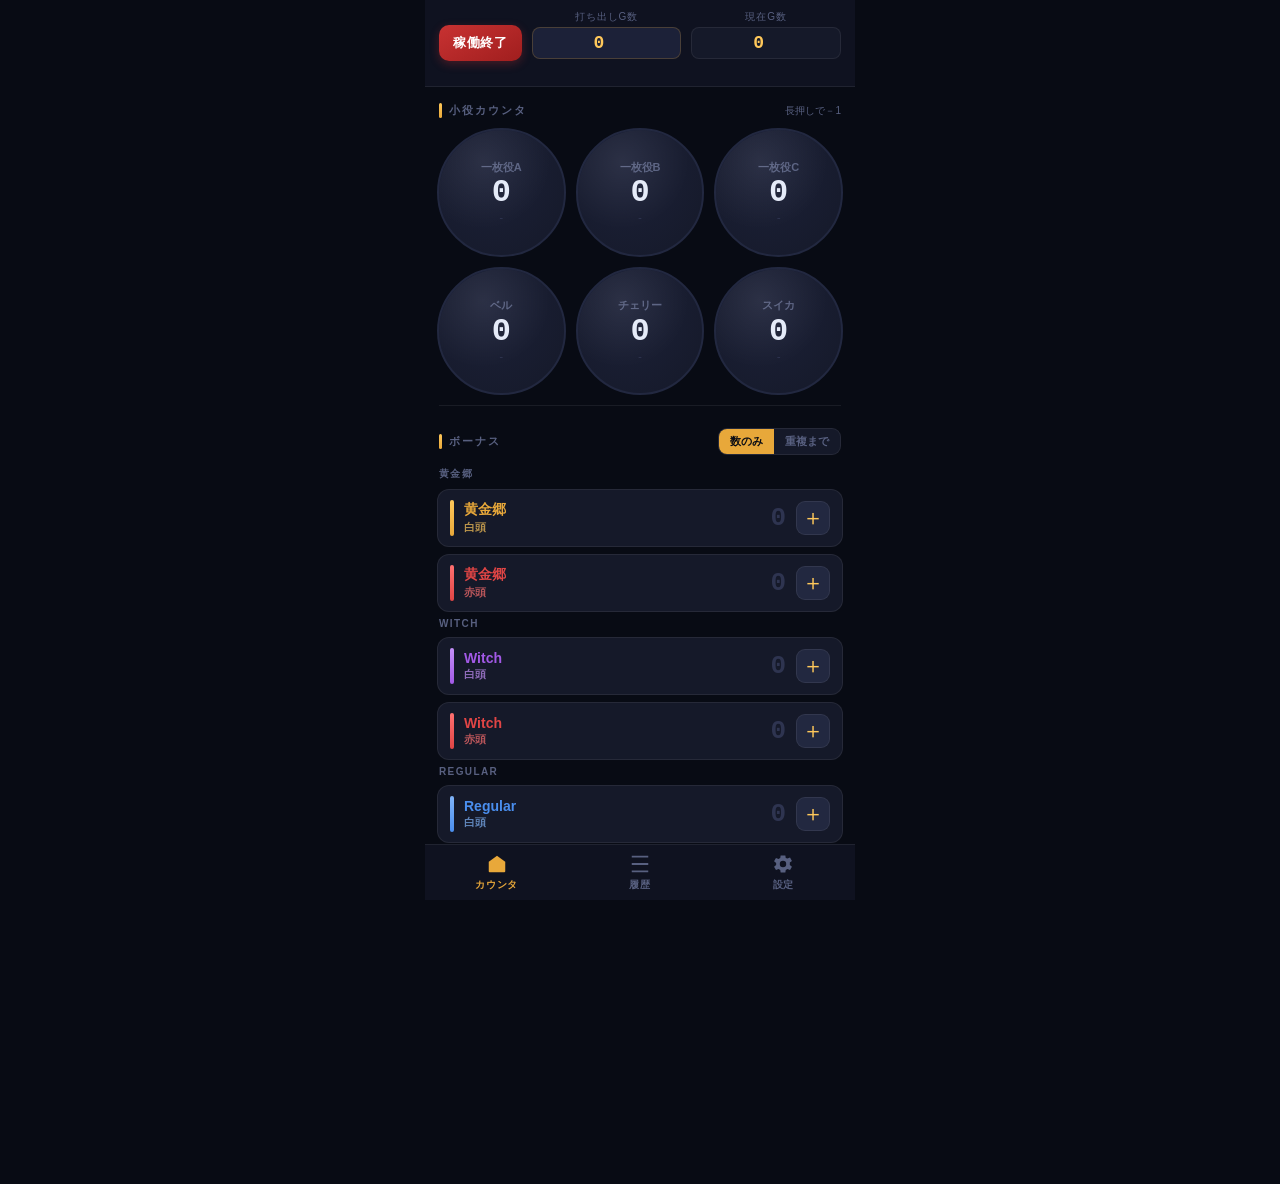
==== index.html @ e447d822 "Initial commit" ====
<!DOCTYPE html>
<html lang="ja">
<head>
  <meta charset="UTF-8">
  <meta name="viewport" content="width=device-width,initial-scale=1,maximum-scale=1,viewport-fit=cover">
  <meta name="theme-color" content="#0f1220">
  <meta name="description" content="パチスロ小役・ボーナスカウンタ。差枚・確率管理アプリ">
  <meta name="mobile-web-app-capable" content="yes">
  <meta name="apple-mobile-web-app-capable" content="yes">
  <meta name="apple-mobile-web-app-status-bar-style" content="black-translucent">
  <meta name="apple-mobile-web-app-title" content="小役カウンタ">
  <title>パチスロ 小役カウンタ</title>
  <link rel="manifest" href="manifest.json">
  <link rel="apple-touch-icon" href="icons/icon-192.png">
  <link rel="stylesheet" href="style.css">

  <!-- ━━━━━━━━━━━━━━━━━━━━━━━━━━━━━━━━━━━━━━━━━━
       Google AdSense
       ① https://www.google.com/adsense でアカウント取得
       ② 審査通過後、下記を自分のコードに差し替えてください
  ━━━━━━━━━━━━━━━━━━━━━━━━━━━━━━━━━━━━━━━━━━ -->
  <!--
  <script async src="https://pagead2.googlesyndication.com/pagead/js/adsbygoogle.js?client=ca-pub-XXXXXXXXXXXXXXXX" crossorigin="anonymous"></script>
  -->
</head>
<body>

<!-- ━━ MAIN PAGE ━━ -->
<div class="page on" id="pg-main">

  <!-- Header -->
  <div class="hdr">
    <button class="end-btn" onclick="showEnd()">稼働終了</button>
    <div class="g-col">
      <div class="g-lbl">打ち出しG数</div>
      <input class="g-input" id="g-dashi" type="number" inputmode="numeric" value="0" min="0" oninput="onG()">
      <div class="g-played" id="g-played-lbl">&nbsp;</div>
    </div>
    <div class="g-col">
      <div class="g-lbl">現在G数</div>
      <input class="g-input cur" id="gcur" type="number" inputmode="numeric" value="0" min="0" oninput="onG()">
      <div class="g-played" style="color:var(--muted);font-size:10px;">&nbsp;</div>
    </div>
  </div>

  <!-- 小役エリア -->
  <div class="sh">
    <span class="sh-title">小役カウンタ</span>
    <span style="font-size:10px;color:var(--muted)">長押しで－1</span>
  </div>
  <div class="rgrid" id="rgrid"></div>

  <hr class="divider">

  <!-- ボーナスエリア -->
  <div class="sh" style="padding-bottom:12px;">
    <span class="sh-title">ボーナス</span>
    <div class="seg">
      <button class="seg-btn on" id="bm-s" onclick="setMode('simple')">数のみ</button>
      <button class="seg-btn"    id="bm-d" onclick="setMode('detail')">重複まで</button>
    </div>
  </div>
  <div id="bonus-wrap"></div>

  <!-- サマリー -->
  <div class="msummary">
    <div><div class="ms-lbl">ボーナス合計</div><div class="ms-val"><span id="s-bon">0</span><span class="u">回</span></div></div>
    <div><div class="ms-lbl">ボーナス確率</div><div class="ms-val">1/<span id="s-bp">---</span></div></div>
    <div><div class="ms-lbl">小役合計</div><div class="ms-val"><span id="s-rol">0</span><span class="u">回</span></div></div>
    <div><div class="ms-lbl">実プレイG数</div><div class="ms-val"><span id="s-g">0</span><span class="u">G</span></div></div>
  </div>

  <!-- ━━ 広告バナー ━━
       AdSense審査通過後、下記コメントを外してください
  -->
  <div class="ad-banner">
    <!-- AdSense バナー広告 (320×50 または レスポンシブ) -->
    <!--
    <ins class="adsbygoogle"
      style="display:block"
      data-ad-client="ca-pub-XXXXXXXXXXXXXXXX"
      data-ad-slot="XXXXXXXXXX"
      data-ad-format="auto"
      data-full-width-responsive="true"></ins>
    <script>(adsbygoogle = window.adsbygoogle || []).push({});</script>
    -->
    <span class="ad-placeholder">広告エリア (AdSense)</span>
  </div>

</div><!-- /pg-main -->


<!-- ━━ HISTORY PAGE ━━ -->
<div class="page" id="pg-hist">
  <div class="ph">
    📊 履歴・統計
    <button class="past-add-btn" onclick="showPastForm()">＋ 過去データを追加</button>
  </div>
  <div id="hist-content">
    <div class="empty">まだデータがありません。<br>稼働終了して保存すると表示されます。</div>
  </div>
</div>


<!-- ━━ SETTINGS PAGE ━━ -->
<div class="page" id="pg-set">
  <div class="ph" style="display:block">⚙️ 設定</div>
  <div class="set-section">
    <div class="set-lbl">機種プリセット</div>
    <div class="set-val">黄金郷〜白頭の軌跡〜</div>
    <div class="set-note">機種追加は今後のアップデートで対応予定</div>
  </div>
  <div class="set-section">
    <div class="set-lbl">デフォルト千円貸出枚数</div>
    <input style="background:var(--s3);border:1.5px solid var(--br);border-radius:8px;color:var(--gold2);font-size:18px;font-weight:800;text-align:center;width:100px;padding:6px;font-family:'Courier New',monospace;outline:none;"
      type="number" id="default-rate" value="50" min="1">
  </div>
  <div class="set-section">
    <div class="set-lbl" style="margin-bottom:8px;">データ管理</div>
    <button onclick="exportData()"
      style="padding:9px 16px;background:rgba(232,168,58,.1);border:1.5px solid var(--br);border-radius:8px;color:var(--gold2);font-size:13px;font-weight:700;cursor:pointer;font-family:inherit;margin-right:8px;">
      📤 データをエクスポート
    </button>
  </div>
  <div class="set-section" style="margin-top:10px;">
    <div class="set-lbl">バージョン</div>
    <div class="set-val" style="font-size:13px;">v1.0.0</div>
  </div>
</div>


<!-- ━━ BOTTOM NAV ━━ -->
<nav class="bnav">
  <button class="nav-btn on" id="nav-main" onclick="goPage('main')">
    <svg viewBox="0 0 24 24"><path d="M3 9.5L12 3l9 6.5V20a1 1 0 01-1 1H4a1 1 0 01-1-1V9.5z"/></svg>
    カウンタ
  </button>
  <button class="nav-btn" id="nav-hist" onclick="goPage('hist')">
    <svg viewBox="0 0 24 24"><path d="M3 3h18v2H3V3zm0 8h18v2H3v-2zm0 8h18v2H3v-2z"/></svg>
    履歴
  </button>
  <button class="nav-btn" id="nav-set" onclick="goPage('set')">
    <svg viewBox="0 0 24 24"><path d="M12 15.5A3.5 3.5 0 018.5 12 3.5 3.5 0 0112 8.5a3.5 3.5 0 013.5 3.5 3.5 3.5 0 01-3.5 3.5m7.43-2.92c.04-.36.07-.72.07-1.08s-.03-.73-.07-1.08l2.33-1.82-2.1-3.63-2.74 1.1A8 8 0 0015 5.5l-.42-2.9H9.42L9 5.5a8 8 0 00-1.92.97L4.34 5.37 2.24 9l2.33 1.82c-.04.35-.07.71-.07 1.08s.03.73.07 1.08L2.24 15l2.1 3.62 2.74-1.1c.6.38 1.24.68 1.92.98l.42 2.9h5.16l.42-2.9c.68-.3 1.32-.6 1.92-.98l2.74 1.1L21.76 15l-2.33-1.82z"/></svg>
    設定
  </button>
</nav>


<!-- ━━ 稼働終了オーバーレイ ━━ -->
<div class="ov" id="ov-end">
  <div class="obox">
    <div class="otitle">稼働終了・記録</div>
    <div class="osub" id="ov-summary"></div>

    <div class="sm-block">
      <div class="sm-block-title">差枚 計算</div>
      <div class="sm-inputs">
        <div class="sm-field">
          <div class="sm-field-lbl">投資枚数</div>
          <input class="sm-inp" id="sm-toshi-mai" type="number" inputmode="numeric" value="0" min="0" oninput="calcSM()">
        </div>
        <div class="sm-field">
          <div class="sm-field-lbl">回収枚数</div>
          <input class="sm-inp" id="sm-kaishu" type="number" inputmode="numeric" value="0" min="0" oninput="calcSM()">
        </div>
        <div class="sm-field">
          <div class="sm-field-lbl">投資千円札枚数</div>
          <input class="sm-inp" id="sm-bills" type="number" inputmode="numeric" value="0" min="0" oninput="calcSM()">
        </div>
        <div class="sm-field">
          <div class="sm-field-lbl">千円の貸出枚数</div>
          <input class="sm-inp" id="sm-rate" type="number" inputmode="numeric" value="50" min="1" oninput="calcSM()">
        </div>
      </div>

      <div class="sm-formula">
        <div class="sm-formula-row">
          <span class="sm-f-lbl">回収枚数</span>
          <span class="sm-f-val" id="smf-kaishu">0</span>
        </div>
        <div class="sm-formula-row">
          <span class="sm-f-lbl">千円投資（<span id="smf-bills-eq">0×50</span>）</span>
          <span class="sm-f-val" id="smf-bills-total">− 0</span>
        </div>
        <div class="sm-formula-row">
          <span class="sm-f-lbl">追加投資枚数</span>
          <span class="sm-f-val" id="smf-toshi">− 0</span>
        </div>
        <div class="sm-formula-div"></div>
        <div class="sm-formula-row">
          <span class="sm-f-lbl" style="font-weight:800;color:var(--text);">総投資</span>
          <span class="sm-f-val" style="color:var(--gold);" id="smf-total-inv">0 枚</span>
        </div>
      </div>

      <div class="sm-result" id="sm-result-box">
        <span class="sm-r-lbl">差枚</span>
        <span class="sm-r-val" id="sm-result-val">0</span>
      </div>
    </div>

    <div class="obtns">
      <button class="obtn cancel" onclick="hideOv('ov-end')">キャンセル</button>
      <button class="obtn save" onclick="saveEnd()">保存して終了</button>
    </div>
  </div>
</div>


<!-- ━━ 過去データ登録オーバーレイ ━━ -->
<div class="ov" id="ov-past">
  <div class="obox">
    <div class="otitle">過去データを登録</div>
    <div class="ef-sec">
      <div class="ef-ttl">基本情報</div>
      <div class="ef-grid">
        <div class="ef-row" style="grid-column:span 2">
          <div class="ef-lbl">日付</div>
          <input class="ef-inp date-inp" id="pt-date" type="date">
        </div>
        <div class="ef-row">
          <div class="ef-lbl">実プレイG数</div>
          <input class="ef-inp" id="pt-g" type="number" inputmode="numeric" value="0" min="0">
        </div>
        <div class="ef-row">
          <div class="ef-lbl">差枚（直接入力）</div>
          <input class="ef-inp" id="pt-sm" type="number" inputmode="numeric" value="0" oninput="ptSMColor()">
        </div>
      </div>
    </div>
    <div class="ef-sec">
      <div class="ef-ttl">小役</div>
      <div class="be-grid" id="pt-roles-grid"></div>
    </div>
    <div class="ef-sec">
      <div class="ef-ttl">ボーナス</div>
      <div id="pt-bonus-wrap"></div>
    </div>
    <div class="obtns">
      <button class="obtn cancel" onclick="hideOv('ov-past')">キャンセル</button>
      <button class="obtn save" onclick="savePast()">登録する</button>
    </div>
  </div>
</div>


<!-- ━━ TOAST ━━ -->
<div class="toast" id="toast"></div>

<script src="app.js"></script>

<!-- エクスポート機能 -->
<script>
function exportData() {
  if (!sessions.length) { showToast('データがありません'); return; }
  const json = JSON.stringify(sessions, null, 2);
  const blob = new Blob([json], { type: 'application/json' });
  const url  = URL.createObjectURL(blob);
  const a    = document.createElement('a');
  a.href = url;
  a.download = `slot-counter-${new Date().toISOString().slice(0,10)}.json`;
  a.click();
  URL.revokeObjectURL(url);
}
</script>

</body>
</html>
---- style.css ----
/* ━━━━━━━━━━━━━━━━━━━━━━━━━━━━━━
   slot-counter-pwa / style.css
━━━━━━━━━━━━━━━━━━━━━━━━━━━━━━ */
*{box-sizing:border-box;margin:0;padding:0;-webkit-tap-highlight-color:transparent;}
:root{
  --bg:#080b14;--s1:#0f1220;--s2:#151929;--s3:#1c2138;--s4:#222840;
  --gold:#e8a83a;--gold2:#ffc85a;
  --red:#e04545;--redf:rgba(224,69,69,.15);
  --green:#3ab87a;--greenf:rgba(58,184,122,.12);
  --text:#e4eaf8;--muted:#586080;--dim:#2e3450;
  --br:rgba(232,168,58,.22);--br2:rgba(255,255,255,.07);
  --r:12px;
  --safe-bottom: env(safe-area-inset-bottom, 0px);
}
html,body{
  height:100%;background:var(--bg);color:var(--text);
  font-family:-apple-system,'Hiragino Sans','Yu Gothic UI','Noto Sans JP',sans-serif;
  font-size:14px;overflow-x:hidden;
}
body{max-width:430px;margin:0 auto;padding-bottom:calc(64px + var(--safe-bottom));}

/* ━━ HEADER ━━ */
.hdr{
  position:sticky;top:0;z-index:40;
  background:var(--s1);border-bottom:1px solid var(--br2);
  padding:10px 14px;
  display:grid;grid-template-columns:auto 1fr 1fr;align-items:end;gap:10px;
}
.end-btn{
  padding:9px 14px;background:linear-gradient(150deg,#c83232,#a01e1e);
  border:none;border-radius:10px;color:#fff;font-size:13px;font-weight:800;
  letter-spacing:.05em;cursor:pointer;font-family:inherit;
  box-shadow:0 3px 10px rgba(200,50,50,.3);white-space:nowrap;align-self:center;
  transition:transform .1s;
}
.end-btn:active{transform:scale(.94);}
.g-col{display:flex;flex-direction:column;align-items:center;gap:3px;}
.g-lbl{font-size:10px;color:var(--muted);letter-spacing:.1em;}
.g-input{
  background:var(--s3);border:1.5px solid var(--br);border-radius:8px;
  color:var(--gold2);font-size:18px;font-weight:800;text-align:center;
  width:100%;padding:5px 8px;font-family:'Courier New',monospace;outline:none;
  transition:border-color .15s;
}
.g-input:focus{border-color:var(--gold);}
.g-input.cur{background:var(--s2);border-color:var(--br2);}
.g-played{font-size:10px;color:var(--gold);font-family:'Courier New',monospace;font-weight:700;min-height:14px;}

/* ━━ SECTION HEADER ━━ */
.sh{display:flex;align-items:center;justify-content:space-between;padding:16px 14px 10px;}
.sh-title{
  font-size:11px;font-weight:800;letter-spacing:.18em;color:var(--muted);
  text-transform:uppercase;display:flex;align-items:center;gap:7px;
}
.sh-title::before{
  content:'';display:block;width:3px;height:15px;
  background:linear-gradient(180deg,var(--gold2),var(--gold));border-radius:2px;
}

/* ━━ ROLE CIRCLES ━━ */
.rgrid{display:grid;grid-template-columns:repeat(3,1fr);gap:10px;padding:0 12px 4px;}
.rc{
  aspect-ratio:1;border-radius:50%;
  display:flex;flex-direction:column;align-items:center;justify-content:center;
  cursor:pointer;user-select:none;position:relative;overflow:hidden;
  border:2.5px solid var(--s4);
  background:radial-gradient(ellipse at 40% 30%,var(--s3),var(--s2));
  transition:border-color .15s,transform .09s,box-shadow .15s;
}
.rc.hit{border-color:var(--gold);box-shadow:0 0 18px rgba(232,168,58,.2);}
.rc:active{transform:scale(.88);}
.rc-name{font-size:11px;font-weight:700;color:var(--muted);margin-bottom:3px;text-align:center;line-height:1.2;padding:0 6px;}
.rc-num{font-size:32px;font-weight:800;color:var(--text);line-height:1;font-family:'Courier New',monospace;}
.rc.hit .rc-num{color:var(--gold2);}
.rc-prob{font-size:10px;color:var(--dim);margin-top:4px;font-family:'Courier New',monospace;}
.rc.hit .rc-prob{color:var(--gold);}
.rc::after{
  content:'';position:absolute;inset:0;border-radius:50%;
  background:radial-gradient(circle at 35% 25%,rgba(255,255,255,.07),transparent 55%);
  pointer-events:none;
}
.rc-rst{
  position:absolute;top:6px;right:6px;width:18px;height:18px;border-radius:50%;
  background:rgba(255,255,255,.1);border:none;color:var(--muted);font-size:10px;
  cursor:pointer;display:flex;align-items:center;justify-content:center;
  opacity:0;transition:opacity .15s;pointer-events:none;
}
.rc.hit .rc-rst{opacity:1;pointer-events:all;}
@keyframes rpl{from{transform:scale(0);opacity:.6}to{transform:scale(2.8);opacity:0}}
.rpl{
  position:absolute;width:50px;height:50px;border-radius:50%;
  background:rgba(232,168,58,.4);animation:rpl .42s ease-out forwards;pointer-events:none;
}

/* ━━ DIVIDER ━━ */
.divider{margin:6px 14px;border:none;border-top:1px solid var(--br2);}

/* ━━ SEGMENT ━━ */
.seg{display:flex;background:var(--s2);border:1.5px solid var(--br2);border-radius:9px;overflow:hidden;}
.seg-btn{
  padding:5px 11px;border:none;background:transparent;color:var(--muted);
  font-size:11px;font-weight:700;cursor:pointer;font-family:inherit;transition:all .15s;
}
.seg-btn.on{background:var(--gold);color:#0a0c14;}

/* ━━ BONUS ━━ */
.bgroup{padding:0 12px;margin-bottom:6px;}
.bgroup-title{font-size:10px;font-weight:800;letter-spacing:.14em;color:var(--muted);text-transform:uppercase;margin-bottom:8px;padding-left:2px;}
.bcards{display:flex;flex-direction:column;gap:7px;}
.bcard{background:var(--s2);border:1.5px solid var(--br2);border-radius:var(--r);overflow:hidden;transition:border-color .15s;}
.bcard.hit{border-color:rgba(232,168,58,.35);}
.brow-s{display:flex;align-items:center;padding:10px 12px;gap:10px;}
.bstripe{width:4px;flex-shrink:0;border-radius:2px;align-self:stretch;min-height:36px;}
.binfo{flex:1;}.bname{font-size:14px;font-weight:800;}.bsub-l{font-size:11px;font-weight:600;opacity:.7;margin-top:1px;}
.bnum{font-size:26px;font-weight:800;font-family:'Courier New',monospace;min-width:38px;text-align:right;line-height:1;}
.badd{
  width:34px;height:34px;border-radius:9px;background:var(--s4);border:1.5px solid var(--br2);
  display:flex;align-items:center;justify-content:center;font-size:22px;color:var(--gold2);
  cursor:pointer;flex-shrink:0;transition:all .1s;user-select:none;
}
.badd:active{background:var(--gold);color:#0a0c14;}
.brow-d{padding:10px 12px;}.brow-dh{display:flex;align-items:center;gap:10px;margin-bottom:9px;}
.dgrid{display:grid;grid-template-columns:1fr 1fr;gap:4px;}
.dbtn{
  display:flex;justify-content:space-between;align-items:center;
  padding:9px 10px;background:var(--s1);border:1.5px solid var(--br2);
  border-radius:8px;cursor:pointer;user-select:none;transition:all .1s;
}
.dbtn:active,.dbtn.hit{border-color:rgba(232,168,58,.4);background:var(--s3);}
.dn{font-size:11px;color:var(--muted);}.dc{font-size:15px;font-weight:800;font-family:'Courier New',monospace;color:var(--gold2);}

/* ━━ MAIN SUMMARY ━━ */
.msummary{
  margin:14px 12px;
  background:linear-gradient(135deg,var(--s2),var(--s3));
  border:1.5px solid var(--br);border-radius:var(--r);
  padding:12px 14px;display:grid;grid-template-columns:1fr 1fr;gap:10px;
}
.ms-lbl{font-size:10px;color:var(--muted);letter-spacing:.09em;margin-bottom:3px;}
.ms-val{font-size:18px;font-weight:800;font-family:'Courier New',monospace;color:var(--gold2);}
.ms-val .u{font-size:11px;color:var(--muted);margin-left:2px;}

/* ━━ AD BANNER ━━ */
.ad-banner{
  margin:0 12px 14px;background:var(--s2);border:1.5px dashed var(--dim);
  border-radius:10px;min-height:60px;display:flex;align-items:center;justify-content:center;
  overflow:hidden;
}
.ad-placeholder{font-size:11px;color:var(--dim);letter-spacing:.1em;}

/* ━━ BOTTOM NAV ━━ */
.bnav{
  position:fixed;bottom:0;left:50%;transform:translateX(-50%);
  width:100%;max-width:430px;
  background:var(--s1);border-top:1px solid var(--br2);
  display:grid;grid-template-columns:repeat(3,1fr);
  height:calc(56px + var(--safe-bottom));
  padding-bottom:var(--safe-bottom);
  z-index:40;
}
.nav-btn{
  display:flex;flex-direction:column;align-items:center;justify-content:center;
  gap:3px;border:none;background:transparent;color:var(--muted);
  font-size:10px;font-weight:700;letter-spacing:.06em;cursor:pointer;
  font-family:inherit;transition:color .15s;
}
.nav-btn.on{color:var(--gold);}
.nav-btn svg{width:22px;height:22px;fill:currentColor;}

/* ━━ OVERLAYS ━━ */
.ov{
  position:fixed;inset:0;background:rgba(5,7,14,.92);
  display:flex;align-items:center;justify-content:center;
  opacity:0;pointer-events:none;transition:opacity .22s;z-index:100;padding:16px;
}
.ov.show{opacity:1;pointer-events:all;}
.obox{
  background:var(--s2);border:1.5px solid var(--br);border-radius:18px;
  padding:22px 20px;width:100%;max-width:390px;max-height:88vh;overflow-y:auto;
}
.otitle{font-size:17px;font-weight:800;margin-bottom:4px;color:var(--gold2);}
.osub{font-size:12px;color:var(--muted);margin-bottom:14px;white-space:pre-wrap;line-height:1.8;}
.obtns{display:flex;gap:8px;margin-top:16px;}
.obtn{flex:1;padding:11px;border-radius:9px;font-size:13px;font-weight:800;cursor:pointer;border:none;font-family:inherit;}
.obtn.save{background:var(--gold);color:#0a0c14;}
.obtn.cancel{background:var(--s4);color:var(--text);border:1.5px solid var(--br2);}
.obtn:active{opacity:.8;}

/* ━━ 差枚ブロック ━━ */
.sm-block{background:var(--s3);border:1.5px solid var(--br2);border-radius:14px;padding:16px;margin-bottom:6px;}
.sm-block-title{font-size:11px;color:var(--gold);font-weight:800;letter-spacing:.14em;margin-bottom:14px;display:flex;align-items:center;gap:6px;}
.sm-block-title::before{content:'';display:block;width:3px;height:13px;background:var(--gold);border-radius:2px;}
.sm-inputs{display:grid;grid-template-columns:1fr 1fr;gap:10px;margin-bottom:14px;}
.sm-field{display:flex;flex-direction:column;gap:5px;}
.sm-field-lbl{font-size:10px;color:var(--muted);letter-spacing:.06em;line-height:1.3;}
.sm-inp{
  background:var(--s2);border:1.5px solid var(--br2);border-radius:9px;
  color:var(--gold2);font-size:20px;font-weight:800;text-align:center;
  padding:9px 6px;font-family:'Courier New',monospace;outline:none;width:100%;
  transition:border-color .15s;
}
.sm-inp:focus{border-color:var(--gold);}
.sm-formula{background:var(--s1);border:1.5px solid var(--br2);border-radius:10px;padding:11px 14px;margin-bottom:12px;}
.sm-formula-row{display:flex;align-items:center;justify-content:space-between;margin-bottom:4px;}
.sm-formula-row:last-child{margin-bottom:0;}
.sm-f-lbl{font-size:11px;color:var(--muted);}
.sm-f-val{font-size:13px;font-weight:800;font-family:'Courier New',monospace;color:var(--text);}
.sm-formula-div{border-top:1px solid var(--br2);margin:8px 0;}
.sm-result{
  display:flex;align-items:center;justify-content:space-between;
  padding:12px 16px;border-radius:10px;background:var(--s1);
  border:1.5px solid var(--br2);transition:border-color .2s,background .2s;
}
.sm-result.plus{background:var(--greenf);border-color:rgba(58,184,122,.35);}
.sm-result.minus{background:var(--redf);border-color:rgba(224,69,69,.3);}
.sm-r-lbl{font-size:12px;color:var(--muted);font-weight:700;}
.sm-r-val{font-size:28px;font-weight:800;font-family:'Courier New',monospace;color:var(--muted);}
.sm-r-val.plus{color:var(--green);}
.sm-r-val.minus{color:var(--red);}

/* ━━ PAGES ━━ */
.page{display:none;animation:fadeIn .18s ease;}.page.on{display:block;}
@keyframes fadeIn{from{opacity:0;transform:translateY(4px)}to{opacity:1;transform:none}}
.ph{padding:18px 14px 10px;font-size:18px;font-weight:800;color:var(--gold2);display:flex;align-items:center;justify-content:space-between;}
.past-add-btn{
  padding:7px 12px;background:rgba(232,168,58,.1);border:1.5px solid var(--br);
  border-radius:9px;color:var(--gold2);font-size:12px;font-weight:800;cursor:pointer;font-family:inherit;
}
.past-add-btn:active{opacity:.8;}
.empty{padding:40px 20px;text-align:center;color:var(--muted);font-size:13px;line-height:1.8;}

/* ━━ TOTAL CARD ━━ */
.tot-card{
  margin:0 12px 10px;
  background:linear-gradient(135deg,rgba(232,168,58,.1),rgba(232,168,58,.03));
  border:1.5px solid var(--br);border-radius:var(--r);padding:14px;
}
.tot-ttl{font-size:10px;color:var(--gold);font-weight:800;letter-spacing:.14em;margin-bottom:12px;}
.tot-main{display:grid;grid-template-columns:repeat(2,1fr);gap:8px;margin-bottom:12px;}
.tot-item .tl{font-size:10px;color:var(--muted);margin-bottom:2px;}
.tot-item .tv{font-size:16px;font-weight:800;font-family:'Courier New',monospace;color:var(--gold2);}
.tv.plus{color:var(--green)!important;}.tv.minus{color:var(--red)!important;}
.tot-bon-grid{display:grid;grid-template-columns:repeat(3,1fr);gap:6px;padding-top:10px;border-top:1px solid var(--br2);}
.tbi .tbl{font-size:9px;color:var(--muted);}.tbi .tbv{font-size:14px;font-weight:800;font-family:'Courier New',monospace;}

/* ━━ SESSION CARDS ━━ */
.sess-list{padding:0 12px;display:flex;flex-direction:column;gap:8px;margin-bottom:14px;}
.sess-card{background:var(--s2);border:1.5px solid var(--br2);border-radius:var(--r);overflow:hidden;}
.sess-head{display:flex;align-items:center;padding:11px 12px;cursor:pointer;user-select:none;gap:10px;}
.sess-meta{flex:1;}.sess-date{font-size:10px;color:var(--muted);}.sess-no{font-size:13px;font-weight:800;}
.sess-past-tag{font-size:9px;padding:2px 6px;background:rgba(90,120,200,.2);border-radius:4px;color:#8ab0f0;margin-left:6px;vertical-align:middle;}
.sess-stats{display:flex;gap:10px;align-items:center;flex-wrap:wrap;}
.ss-item .sl{font-size:9px;color:var(--muted);}.ss-item .sv{font-size:14px;font-weight:800;font-family:'Courier New',monospace;color:var(--gold2);}
.sv.plus{color:var(--green)!important;}.sv.minus{color:var(--red)!important;}
.sess-chev{font-size:18px;color:var(--dim);transition:transform .2s;flex-shrink:0;}
.sess-card.open .sess-chev{transform:rotate(90deg);}
.sess-body{display:none;border-top:1px solid var(--br2);padding:12px 14px;background:var(--s1);}
.sess-card.open .sess-body{display:block;}

/* ━━ EDIT FORM ━━ */
.ef-sec{margin-bottom:12px;}
.ef-ttl{font-size:10px;color:var(--muted);letter-spacing:.12em;font-weight:800;margin-bottom:7px;text-transform:uppercase;}
.ef-grid{display:grid;grid-template-columns:1fr 1fr;gap:6px;}
.ef-row{display:flex;flex-direction:column;gap:3px;}
.ef-lbl{font-size:11px;color:var(--muted);}
.ef-inp{
  background:var(--s2);border:1.5px solid var(--br2);border-radius:8px;
  color:var(--gold2);font-size:15px;font-weight:800;text-align:center;
  padding:7px 8px;font-family:'Courier New',monospace;outline:none;width:100%;
}
.ef-inp:focus{border-color:var(--gold);}
.ef-inp.ro{color:var(--gold);border-color:var(--br);background:var(--s3);}
.ef-inp.date-inp{font-size:13px;color:var(--text);}
.ef-inp.plus-v{color:var(--green)!important;}.ef-inp.minus-v{color:var(--red)!important;}
.be-grid{display:grid;grid-template-columns:1fr 1fr;gap:5px;}
.be-row{display:flex;align-items:center;justify-content:space-between;padding:7px 10px;background:var(--s2);border:1.5px solid var(--br2);border-radius:8px;}
.be-lbl{font-size:11px;color:var(--muted);}
.be-inp{background:transparent;border:none;color:var(--gold2);font-size:14px;font-weight:800;text-align:right;width:52px;font-family:'Courier New',monospace;outline:none;}
.sub-grid{display:grid;grid-template-columns:1fr 1fr;gap:4px;margin-bottom:4px;}
.sub-row{display:flex;align-items:center;justify-content:space-between;padding:6px 9px;background:var(--s2);border:1.5px solid var(--br2);border-radius:7px;}
.sub-lbl{font-size:11px;color:var(--muted);}
.sub-inp{background:transparent;border:none;color:var(--gold2);font-size:13px;font-weight:800;text-align:right;width:40px;font-family:'Courier New',monospace;outline:none;}
.ef-btns{display:flex;gap:6px;margin-top:10px;}
.ef-save{flex:1;padding:10px;background:var(--gold);color:#0a0c14;border:none;border-radius:9px;font-size:13px;font-weight:800;cursor:pointer;font-family:inherit;}
.ef-del{padding:10px 14px;background:var(--redf);color:var(--red);border:1.5px solid rgba(224,69,69,.3);border-radius:9px;font-size:13px;font-weight:800;cursor:pointer;font-family:inherit;}

/* ━━ TOAST ━━ */
.toast{
  position:fixed;bottom:calc(70px + var(--safe-bottom));left:50%;
  transform:translateX(-50%) translateY(20px);
  background:var(--s3);border:1px solid var(--br);border-radius:10px;
  padding:9px 18px;font-size:12px;color:var(--text);font-weight:700;
  opacity:0;transition:opacity .2s,transform .2s;pointer-events:none;
  white-space:nowrap;z-index:200;
}
.toast.show{opacity:1;transform:translateX(-50%) translateY(0);}

/* ━━ SETTINGS ━━ */
.set-section{margin:0 12px 10px;background:var(--s2);border:1.5px solid var(--br2);border-radius:var(--r);padding:14px 16px;}
.set-lbl{font-size:11px;color:var(--muted);margin-bottom:8px;letter-spacing:.08em;}
.set-val{font-size:13px;color:var(--gold2);font-weight:800;}
.set-note{font-size:11px;color:var(--dim);margin-top:4px;}
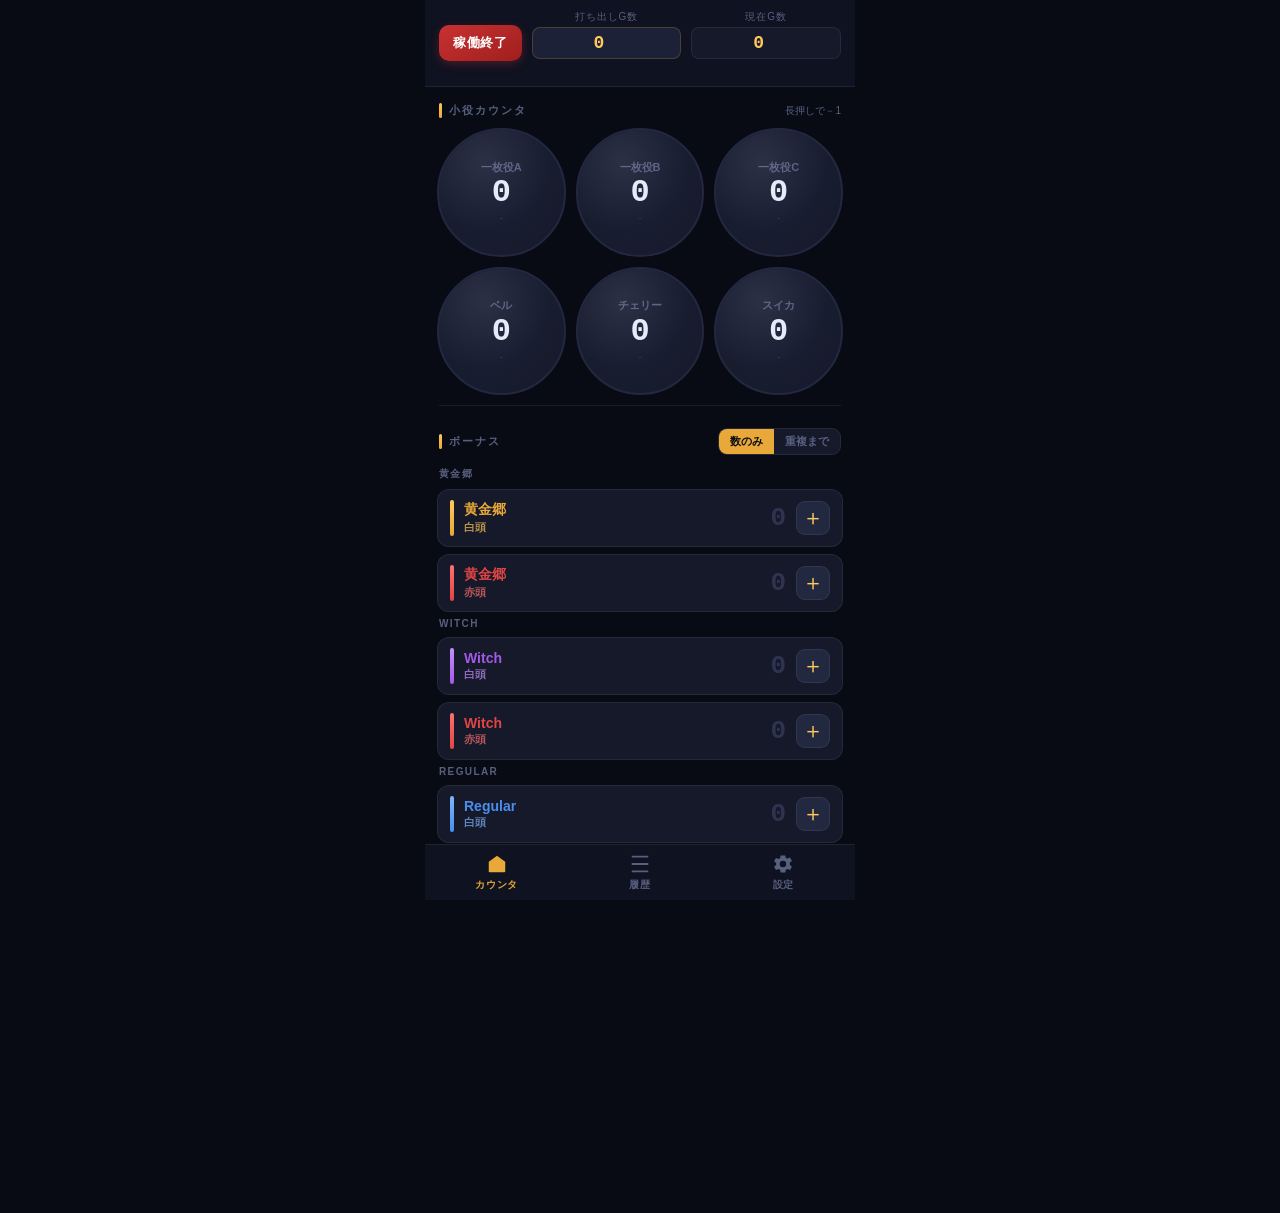
==== commit a288b3ca: "機種プリセット名を設定" ====
--- a/index.html
+++ b/index.html
@@ -8,8 +8,8 @@
   <meta name="mobile-web-app-capable" content="yes">
   <meta name="apple-mobile-web-app-capable" content="yes">
   <meta name="apple-mobile-web-app-status-bar-style" content="black-translucent">
-  <meta name="apple-mobile-web-app-title" content="小役カウンタ">
-  <title>パチスロ 小役カウンタ</title>
+  <meta name="apple-mobile-web-app-title" content="小役カウンターforうみねこ2">
+  <title>小役カウンターforうみねこのなく頃に2</title>
   <link rel="manifest" href="manifest.json">
   <link rel="apple-touch-icon" href="icons/icon-192.png">
   <link rel="stylesheet" href="style.css">
@@ -107,7 +107,7 @@
   <div class="ph" style="display:block">⚙️ 設定</div>
   <div class="set-section">
     <div class="set-lbl">機種プリセット</div>
-    <div class="set-val">黄金郷〜白頭の軌跡〜</div>
+    <div class="set-val">Lうみねこのなく頃に2</div>
     <div class="set-note">機種追加は今後のアップデートで対応予定</div>
   </div>
   <div class="set-section">
@@ -125,6 +125,16 @@
   <div class="set-section" style="margin-top:10px;">
     <div class="set-lbl">バージョン</div>
     <div class="set-val" style="font-size:13px;">v1.0.0</div>
+  </div>
+  <div class="set-section" style="margin-top:10px;">
+    <div class="set-lbl" style="margin-bottom:10px;">法的情報</div>
+    <a href="privacy.html"
+      style="display:flex;align-items:center;justify-content:space-between;
+             padding:12px 14px;background:var(--s3);border:1.5px solid var(--br2);
+             border-radius:10px;color:var(--text);text-decoration:none;font-size:14px;font-weight:700;">
+      <span>🔒 プライバシーポリシー</span>
+      <span style="color:var(--muted);font-size:18px;">›</span>
+    </a>
   </div>
 </div>
 
@@ -264,5 +274,10 @@
 }
 </script>
 
+<!-- プライバシーポリシーリンク -->
+<div style="text-align:center;padding:10px 0 4px;font-size:11px;">
+  <a href="privacy.html" style="color:#586080;text-decoration:none;">プライバシーポリシー</a>
+</div>
+
 </body>
-</html>
+</html>
